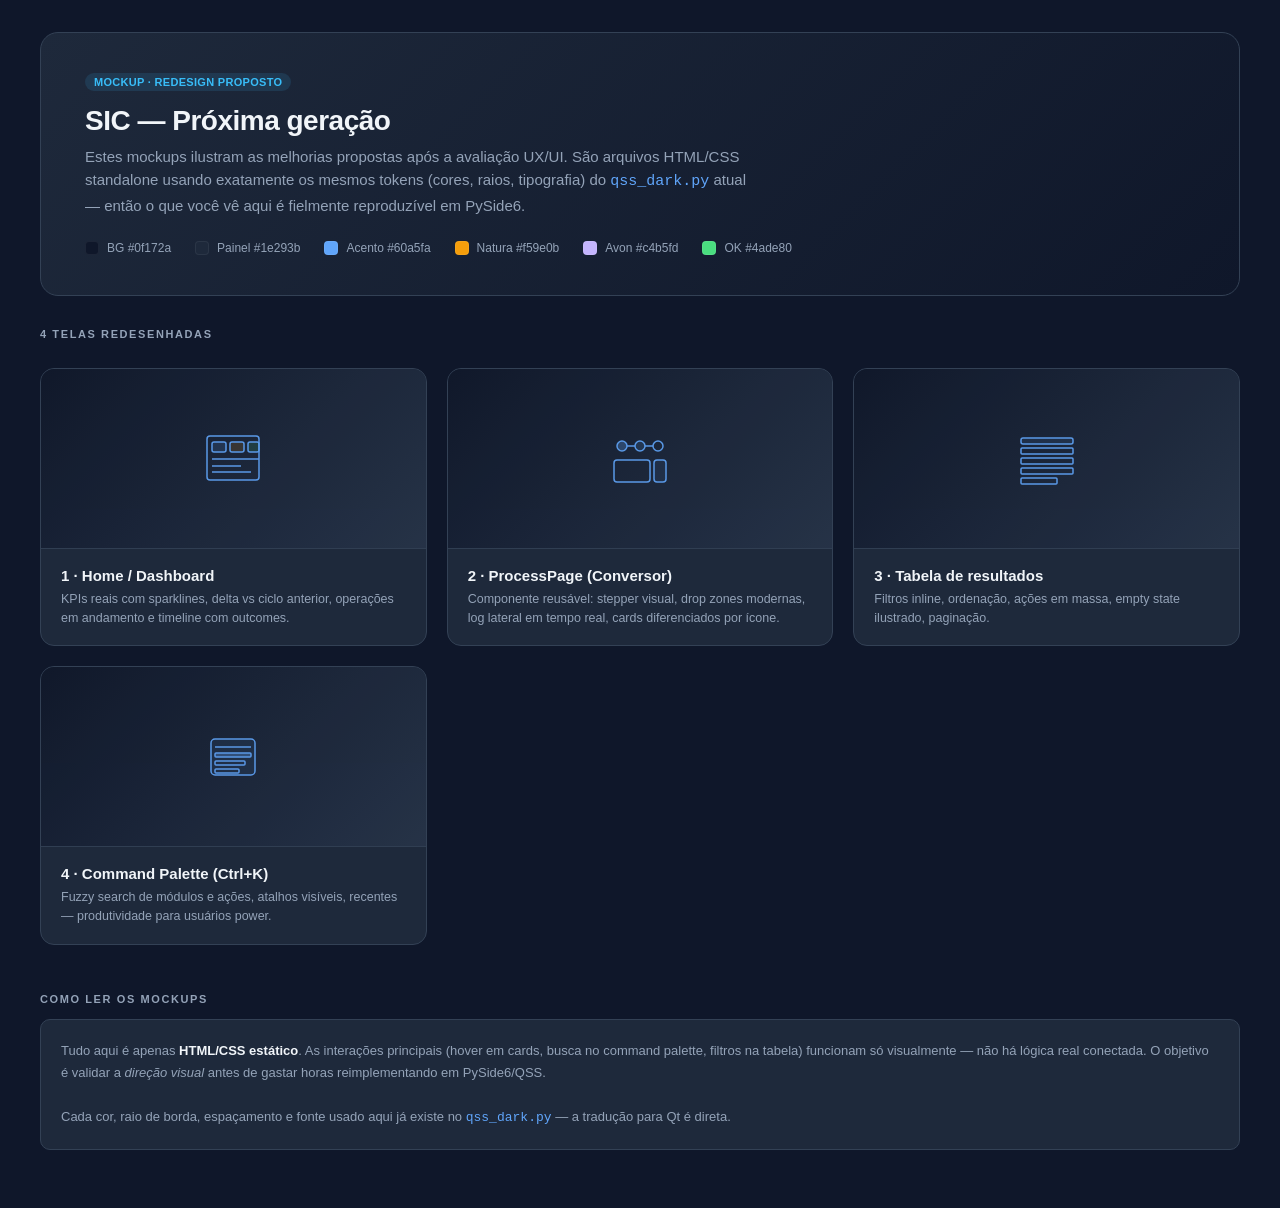
==== mockups/index.html @ 94b85111 "feat: add mockups and evolve documentation for SIC interface components" ====
<!doctype html>
<html lang="pt-br">
<head>
  <meta charset="utf-8">
  <title>SIC — Mockups do Redesign</title>
  <link rel="stylesheet" href="_shared.css">
  <style>
    .grid {
      display: grid;
      grid-template-columns: repeat(auto-fit, minmax(320px, 1fr));
      gap: 20px;
      margin-top: 28px;
    }
    .mock-card {
      display: block;
      background: var(--panel);
      border: 1px solid var(--border);
      border-radius: var(--r-lg);
      overflow: hidden;
      text-decoration: none;
      color: inherit;
      transition: all .2s;
    }
    .mock-card:hover {
      border-color: var(--accent);
      transform: translateY(-2px);
      text-decoration: none;
      box-shadow: var(--shadow-md);
    }
    .mock-thumb {
      height: 180px;
      background: linear-gradient(135deg, var(--bg), var(--panel-2));
      border-bottom: 1px solid var(--border);
      position: relative;
      display: flex;
      align-items: center;
      justify-content: center;
      font-size: 48px;
      color: var(--accent);
      opacity: .9;
    }
    .mock-thumb svg { width: 64px; height: 64px; }
    .mock-card .body { padding: 18px 20px; }
    .mock-card h3 {
      margin: 0 0 6px;
      font-size: 15px;
      font-weight: 600;
    }
    .mock-card p {
      margin: 0;
      color: var(--text-mut);
      font-size: 12.5px;
      line-height: 1.5;
    }
    .hero {
      background: linear-gradient(135deg, var(--panel) 0%, var(--bg) 100%);
      border: 1px solid var(--border);
      border-radius: var(--r-xl);
      padding: 40px 44px;
      margin-bottom: 12px;
    }
    .hero h1 {
      margin: 0 0 8px;
      font-size: 28px;
      font-weight: 800;
      letter-spacing: -.5px;
    }
    .hero p {
      margin: 0;
      font-size: 15px;
      color: var(--text-mut);
      max-width: 680px;
      line-height: 1.55;
    }
    .legend {
      display: flex;
      gap: 24px;
      flex-wrap: wrap;
      margin-top: 24px;
    }
    .legend-item { display: flex; align-items: center; gap: 8px; font-size: 12px; color: var(--text-mut); }
    .swatch { width: 14px; height: 14px; border-radius: 4px; border: 1px solid rgba(255,255,255,.06); }
  </style>
</head>
<body>

<div class="page">
  <div class="hero">
    <span class="pill info">Mockup · Redesign proposto</span>
    <h1 style="margin-top:14px">SIC — Próxima geração</h1>
    <p>Estes mockups ilustram as melhorias propostas após a avaliação UX/UI. São arquivos HTML/CSS standalone usando exatamente os mesmos tokens (cores, raios, tipografia) do <code style="color:var(--accent)">qss_dark.py</code> atual — então o que você vê aqui é fielmente reproduzível em PySide6.</p>

    <div class="legend">
      <div class="legend-item"><div class="swatch" style="background:#0f172a"></div>BG #0f172a</div>
      <div class="legend-item"><div class="swatch" style="background:#1e293b"></div>Painel #1e293b</div>
      <div class="legend-item"><div class="swatch" style="background:#60a5fa"></div>Acento #60a5fa</div>
      <div class="legend-item"><div class="swatch" style="background:#f59e0b"></div>Natura #f59e0b</div>
      <div class="legend-item"><div class="swatch" style="background:#c4b5fd"></div>Avon #c4b5fd</div>
      <div class="legend-item"><div class="swatch" style="background:#4ade80"></div>OK #4ade80</div>
    </div>
  </div>

  <div class="section-title"><h3>4 telas redesenhadas</h3></div>

  <div class="grid">

    <a class="mock-card" href="01_home_redesign.html">
      <div class="mock-thumb">
        <svg viewBox="0 0 64 64" fill="none" stroke="currentColor" stroke-width="1.5">
          <rect x="6" y="10" width="52" height="44" rx="3"/>
          <rect x="11" y="16" width="14" height="10" rx="2" fill="rgba(96,165,250,.15)"/>
          <rect x="29" y="16" width="14" height="10" rx="2" fill="rgba(245,158,11,.15)"/>
          <rect x="47" y="16" width="11" height="10" rx="2" fill="rgba(74,222,128,.15)"/>
          <line x1="11" y1="33" x2="58" y2="33"/>
          <line x1="11" y1="40" x2="40" y2="40"/>
          <line x1="11" y1="46" x2="50" y2="46"/>
        </svg>
      </div>
      <div class="body">
        <h3>1 · Home / Dashboard</h3>
        <p>KPIs reais com sparklines, delta vs ciclo anterior, operações em andamento e timeline com outcomes.</p>
      </div>
    </a>

    <a class="mock-card" href="02_process_page.html">
      <div class="mock-thumb">
        <svg viewBox="0 0 64 64" fill="none" stroke="currentColor" stroke-width="1.5">
          <circle cx="14" cy="20" r="5" fill="rgba(96,165,250,.3)"/>
          <circle cx="32" cy="20" r="5" fill="rgba(96,165,250,.15)"/>
          <circle cx="50" cy="20" r="5"/>
          <line x1="19" y1="20" x2="27" y2="20"/>
          <line x1="37" y1="20" x2="45" y2="20"/>
          <rect x="6" y="34" width="36" height="22" rx="3"/>
          <rect x="46" y="34" width="12" height="22" rx="3" fill="rgba(96,165,250,.08)"/>
        </svg>
      </div>
      <div class="body">
        <h3>2 · ProcessPage (Conversor)</h3>
        <p>Componente reusável: stepper visual, drop zones modernas, log lateral em tempo real, cards diferenciados por ícone.</p>
      </div>
    </a>

    <a class="mock-card" href="03_results_table.html">
      <div class="mock-thumb">
        <svg viewBox="0 0 64 64" fill="none" stroke="currentColor" stroke-width="1.5">
          <rect x="6" y="12" width="52" height="6" rx="2" fill="rgba(96,165,250,.1)"/>
          <rect x="6" y="22" width="52" height="6" rx="1"/>
          <rect x="6" y="32" width="52" height="6" rx="1"/>
          <rect x="6" y="42" width="52" height="6" rx="1"/>
          <rect x="6" y="52" width="36" height="6" rx="1"/>
        </svg>
      </div>
      <div class="body">
        <h3>3 · Tabela de resultados</h3>
        <p>Filtros inline, ordenação, ações em massa, empty state ilustrado, paginação.</p>
      </div>
    </a>

    <a class="mock-card" href="04_command_palette.html">
      <div class="mock-thumb">
        <svg viewBox="0 0 64 64" fill="none" stroke="currentColor" stroke-width="1.5">
          <rect x="10" y="14" width="44" height="36" rx="4" fill="rgba(96,165,250,.08)"/>
          <line x1="14" y1="22" x2="50" y2="22"/>
          <rect x="14" y="28" width="36" height="4" rx="1" fill="rgba(96,165,250,.3)"/>
          <rect x="14" y="36" width="30" height="4" rx="1"/>
          <rect x="14" y="44" width="24" height="4" rx="1"/>
        </svg>
      </div>
      <div class="body">
        <h3>4 · Command Palette (Ctrl+K)</h3>
        <p>Fuzzy search de módulos e ações, atalhos visíveis, recentes — produtividade para usuários power.</p>
      </div>
    </a>

  </div>

  <div class="section-title" style="margin-top:48px"><h3>Como ler os mockups</h3></div>
  <div class="card flat">
    <p style="margin:0;line-height:1.7;color:var(--text-mut)">
      Tudo aqui é apenas <strong style="color:var(--text)">HTML/CSS estático</strong>. As interações principais (hover em cards, busca no command palette, filtros na tabela) funcionam só visualmente — não há lógica real conectada. O objetivo é validar a <em>direção visual</em> antes de gastar horas reimplementando em PySide6/QSS.
      <br><br>
      Cada cor, raio de borda, espaçamento e fonte usado aqui já existe no <code style="color:var(--accent)">qss_dark.py</code> — a tradução para Qt é direta.
    </p>
  </div>
</div>

</body>
</html>
---- mockups/_shared.css ----
/* ────────────────────────────────────────────────────────────
   SIC Redesign — Shared design tokens
   Fiel ao qss_dark.py
   ──────────────────────────────────────────────────────────── */
:root {
  --bg:        #0f172a;
  --panel:    #1e293b;
  --panel-2:   #273449;
  --border:    #334155;
  --border-2:  #475569;
  --text:      #f1f5f9;
  --text-mut:  #94a3b8;
  --text-dim:  #64748b;

  --accent:        #60a5fa;
  --accent-soft:   rgba(96, 165, 250, 0.12);
  --natura:        #f59e0b;
  --avon:          #c4b5fd;
  --success:       #4ade80;
  --warning:       #fbbf24;
  --danger:        #f87171;
  --info:          #38bdf8;

  --r-sm: 6px;
  --r-md: 10px;
  --r-lg: 14px;
  --r-xl: 18px;

  --shadow-sm: 0 1px 2px rgba(0,0,0,.4);
  --shadow-md: 0 4px 16px rgba(0,0,0,.35);
  --shadow-lg: 0 12px 40px rgba(0,0,0,.45);

  --space-1: 4px;
  --space-2: 8px;
  --space-3: 12px;
  --space-4: 16px;
  --space-5: 24px;
  --space-6: 32px;
  --space-7: 48px;
}

* { box-sizing: border-box; }

html, body {
  margin: 0;
  padding: 0;
  font-family: "Helvetica Neue", "Segoe UI", Arial, sans-serif;
  font-size: 13px;
  background: var(--bg);
  color: var(--text);
  -webkit-font-smoothing: antialiased;
}

a { color: var(--accent); text-decoration: none; }
a:hover { text-decoration: underline; }

/* ── Top nav ─────────────────────────────────────────────── */
.topnav {
  display: flex;
  align-items: center;
  height: 56px;
  background: var(--panel);
  border-bottom: 1px solid var(--border);
  position: sticky;
  top: 0;
  z-index: 50;
}
.topnav .logo {
  padding: 0 18px;
  font-weight: 700;
  font-size: 15px;
  border-right: 1px solid var(--border);
  height: 100%;
  display: flex;
  align-items: center;
  gap: 8px;
  letter-spacing: .5px;
}
.topnav .tabs {
  display: flex;
  flex: 1;
}
.topnav .tab {
  height: 56px;
  padding: 0 16px;
  display: flex;
  align-items: center;
  gap: 8px;
  color: var(--text-mut);
  font-weight: 400;
  border-bottom: 2px solid transparent;
  cursor: pointer;
  transition: all .12s;
  font-size: 13px;
}
.topnav .tab:hover { background: var(--panel-2); color: var(--text); }
.topnav .tab.active {
  color: var(--accent);
  font-weight: 600;
  border-bottom: 2px solid var(--accent);
}
.topnav .right {
  display: flex;
  align-items: center;
  gap: 8px;
  padding: 0 14px;
  border-left: 1px solid var(--border);
  height: 100%;
}
.topnav .icon-btn {
  width: 36px; height: 36px;
  border-radius: var(--r-md);
  background: transparent;
  border: 1px solid transparent;
  color: var(--text-mut);
  display: flex; align-items: center; justify-content: center;
  cursor: pointer;
  transition: all .15s;
}
.topnav .icon-btn:hover { background: var(--panel-2); color: var(--text); }
.topnav .kbd-hint {
  display: flex; align-items: center; gap: 6px;
  padding: 6px 10px;
  background: var(--panel-2);
  border: 1px solid var(--border);
  border-radius: var(--r-md);
  color: var(--text-mut);
  font-size: 12px;
  cursor: pointer;
  transition: all .15s;
}
.topnav .kbd-hint:hover { border-color: var(--accent); color: var(--text); }
.topnav .kbd { font-family: ui-monospace, monospace; font-size: 11px; padding: 1px 6px; background: var(--bg); border-radius: 4px; border: 1px solid var(--border); }

/* ── Page wrapper ──────────────────────────────────────────── */
.page {
  max-width: 1400px;
  margin: 0 auto;
  padding: 32px 40px 60px;
}

/* ── Cards ─────────────────────────────────────────────────── */
.card {
  background: var(--panel);
  border: 1px solid var(--border);
  border-radius: var(--r-lg);
  padding: 20px;
}
.card.flat { border-radius: var(--r-md); }
.card.accent-natura  { border-left: 3px solid var(--natura); }
.card.accent-avon    { border-left: 3px solid var(--avon); }
.card.accent-blue    { border-left: 3px solid var(--accent); }
.card.accent-success { border-left: 3px solid var(--success); }

/* ── Buttons ─────────────────────────────────────────────── */
.btn {
  display: inline-flex;
  align-items: center;
  gap: 8px;
  padding: 9px 14px;
  border-radius: var(--r-md);
  font-size: 13px;
  font-weight: 500;
  border: 1px solid transparent;
  cursor: pointer;
  transition: all .15s;
  background: transparent;
  color: var(--text);
}
.btn:hover { background: var(--panel-2); }
.btn.primary {
  background: var(--accent);
  color: #0b1220;
  font-weight: 600;
}
.btn.primary:hover { background: #4f93e8; }
.btn.ghost {
  color: var(--accent);
  border-color: transparent;
}
.btn.ghost:hover { background: var(--accent-soft); }
.btn.outline {
  border-color: var(--border);
  color: var(--text);
}
.btn.outline:hover { border-color: var(--border-2); background: var(--panel-2); }

/* ── Pills / Badges ────────────────────────────────────────── */
.pill {
  display: inline-flex; align-items: center; gap: 6px;
  padding: 3px 9px;
  border-radius: 999px;
  font-size: 11px;
  font-weight: 600;
  letter-spacing: .3px;
  text-transform: uppercase;
}
.pill.success { background: rgba(74, 222, 128, .12); color: var(--success); }
.pill.danger  { background: rgba(248, 113, 113, .12); color: var(--danger); }
.pill.warning { background: rgba(251, 191, 36, .12); color: var(--warning); }
.pill.info    { background: rgba(56, 189, 248, .12); color: var(--info); }
.pill.muted   { background: var(--panel-2); color: var(--text-mut); }

/* ── Section title ────────────────────────────────────────── */
.section-title {
  display: flex;
  align-items: center;
  justify-content: space-between;
  margin: 32px 0 14px;
}
.section-title h3 {
  margin: 0;
  font-size: 11px;
  letter-spacing: 1.6px;
  font-weight: 700;
  color: var(--text-mut);
  text-transform: uppercase;
}

.muted { color: var(--text-mut); }
.dim   { color: var(--text-dim); }

/* ── Pulse dot ─────────────────────────────────────────────── */
.pulse-dot {
  width: 8px; height: 8px;
  background: var(--success);
  border-radius: 999px;
  position: relative;
  display: inline-block;
}
.pulse-dot::after {
  content: "";
  position: absolute;
  inset: -3px;
  border-radius: 999px;
  background: var(--success);
  opacity: .35;
  animation: pulse 1.8s infinite;
}
@keyframes pulse {
  0%   { transform: scale(.8); opacity: .5; }
  70%  { transform: scale(1.8); opacity: 0; }
  100% { transform: scale(.8); opacity: 0; }
}
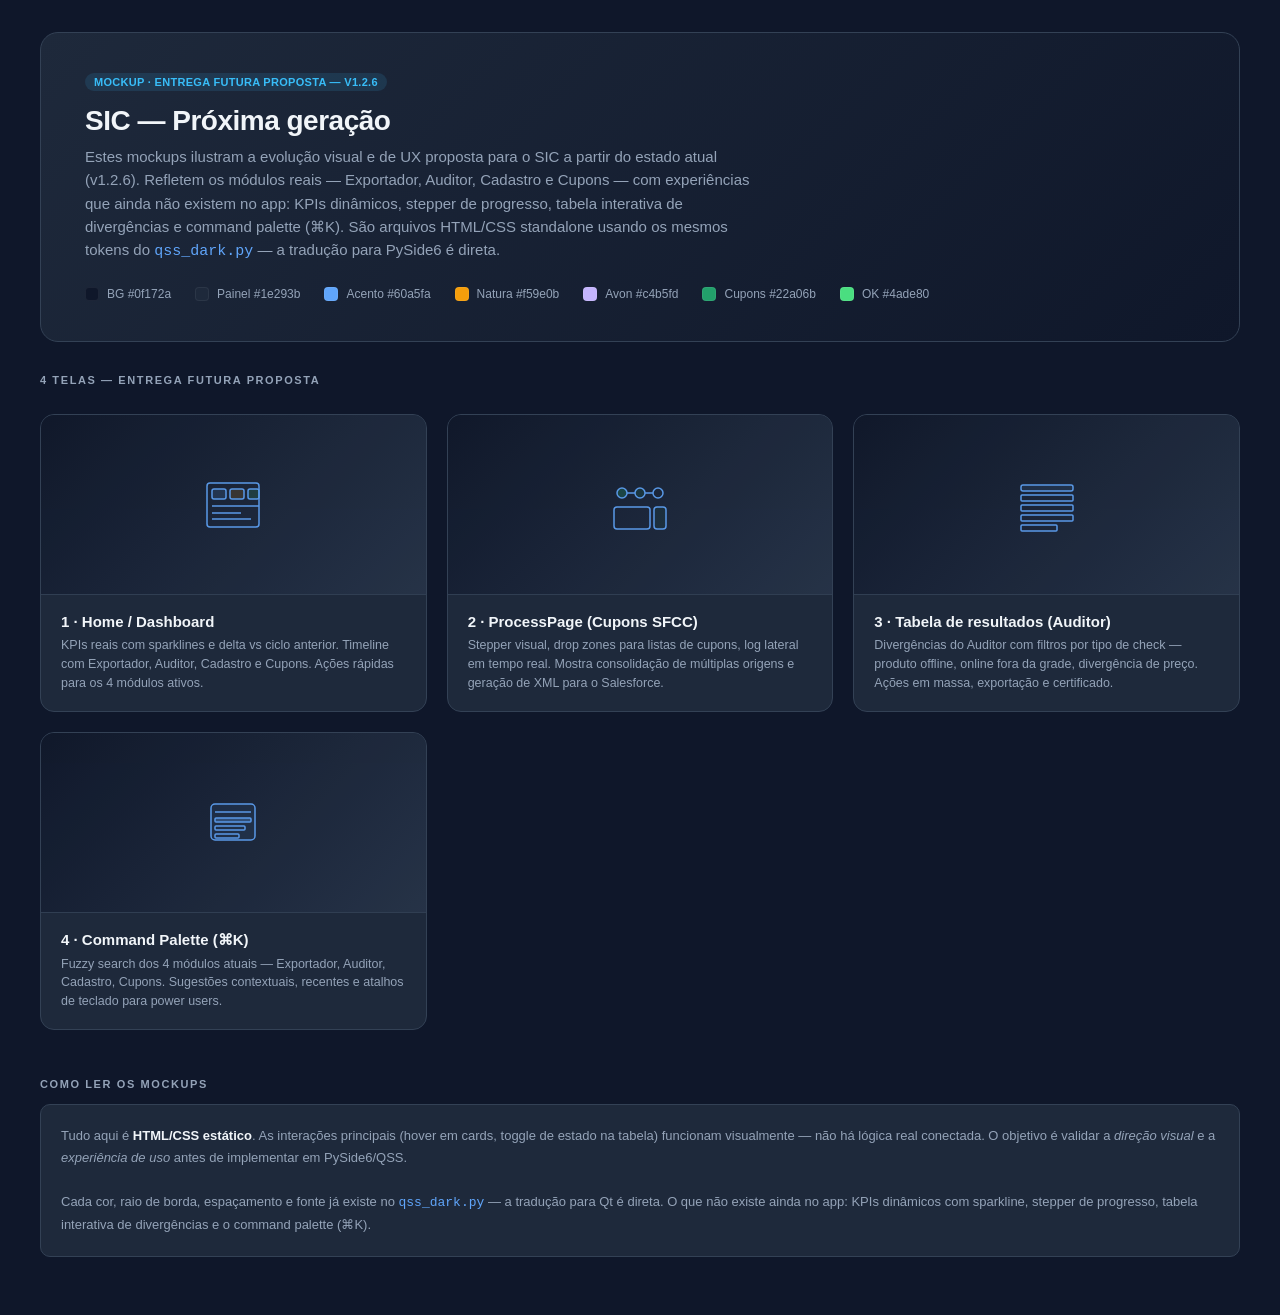
==== commit d80cc803: "chore(mockups): atualizar mockups para v1.2.6 e posicionar como entrega futura - 01_home: Exportador" ====
--- a/mockups/index.html
+++ b/mockups/index.html
@@ -86,9 +86,9 @@
 
 <div class="page">
   <div class="hero">
-    <span class="pill info">Mockup · Redesign proposto</span>
+    <span class="pill info">Mockup · Entrega futura proposta — v1.2.6</span>
     <h1 style="margin-top:14px">SIC — Próxima geração</h1>
-    <p>Estes mockups ilustram as melhorias propostas após a avaliação UX/UI. São arquivos HTML/CSS standalone usando exatamente os mesmos tokens (cores, raios, tipografia) do <code style="color:var(--accent)">qss_dark.py</code> atual — então o que você vê aqui é fielmente reproduzível em PySide6.</p>
+    <p>Estes mockups ilustram a evolução visual e de UX proposta para o SIC a partir do estado atual (v1.2.6). Refletem os módulos reais — Exportador, Auditor, Cadastro e Cupons — com experiências que ainda não existem no app: KPIs dinâmicos, stepper de progresso, tabela interativa de divergências e command palette (⌘K). São arquivos HTML/CSS standalone usando os mesmos tokens do <code style="color:var(--accent)">qss_dark.py</code> — a tradução para PySide6 é direta.</p>
 
     <div class="legend">
       <div class="legend-item"><div class="swatch" style="background:#0f172a"></div>BG #0f172a</div>
@@ -96,11 +96,12 @@
       <div class="legend-item"><div class="swatch" style="background:#60a5fa"></div>Acento #60a5fa</div>
       <div class="legend-item"><div class="swatch" style="background:#f59e0b"></div>Natura #f59e0b</div>
       <div class="legend-item"><div class="swatch" style="background:#c4b5fd"></div>Avon #c4b5fd</div>
+      <div class="legend-item"><div class="swatch" style="background:#22a06b"></div>Cupons #22a06b</div>
       <div class="legend-item"><div class="swatch" style="background:#4ade80"></div>OK #4ade80</div>
     </div>
   </div>
 
-  <div class="section-title"><h3>4 telas redesenhadas</h3></div>
+  <div class="section-title"><h3>4 telas — entrega futura proposta</h3></div>
 
   <div class="grid">
 
@@ -118,25 +119,25 @@
       </div>
       <div class="body">
         <h3>1 · Home / Dashboard</h3>
-        <p>KPIs reais com sparklines, delta vs ciclo anterior, operações em andamento e timeline com outcomes.</p>
+        <p>KPIs reais com sparklines e delta vs ciclo anterior. Timeline com Exportador, Auditor, Cadastro e Cupons. Ações rápidas para os 4 módulos ativos.</p>
       </div>
     </a>
 
     <a class="mock-card" href="02_process_page.html">
       <div class="mock-thumb">
         <svg viewBox="0 0 64 64" fill="none" stroke="currentColor" stroke-width="1.5">
-          <circle cx="14" cy="20" r="5" fill="rgba(96,165,250,.3)"/>
-          <circle cx="32" cy="20" r="5" fill="rgba(96,165,250,.15)"/>
+          <circle cx="14" cy="20" r="5" fill="rgba(34,160,107,.3)"/>
+          <circle cx="32" cy="20" r="5" fill="rgba(34,160,107,.15)"/>
           <circle cx="50" cy="20" r="5"/>
           <line x1="19" y1="20" x2="27" y2="20"/>
           <line x1="37" y1="20" x2="45" y2="20"/>
           <rect x="6" y="34" width="36" height="22" rx="3"/>
-          <rect x="46" y="34" width="12" height="22" rx="3" fill="rgba(96,165,250,.08)"/>
+          <rect x="46" y="34" width="12" height="22" rx="3" fill="rgba(34,160,107,.08)"/>
         </svg>
       </div>
       <div class="body">
-        <h3>2 · ProcessPage (Conversor)</h3>
-        <p>Componente reusável: stepper visual, drop zones modernas, log lateral em tempo real, cards diferenciados por ícone.</p>
+        <h3>2 · ProcessPage (Cupons SFCC)</h3>
+        <p>Stepper visual, drop zones para listas de cupons, log lateral em tempo real. Mostra consolidação de múltiplas origens e geração de XML para o Salesforce.</p>
       </div>
     </a>
 
@@ -151,8 +152,8 @@
         </svg>
       </div>
       <div class="body">
-        <h3>3 · Tabela de resultados</h3>
-        <p>Filtros inline, ordenação, ações em massa, empty state ilustrado, paginação.</p>
+        <h3>3 · Tabela de resultados (Auditor)</h3>
+        <p>Divergências do Auditor com filtros por tipo de check — produto offline, online fora da grade, divergência de preço. Ações em massa, exportação e certificado.</p>
       </div>
     </a>
 
@@ -167,8 +168,8 @@
         </svg>
       </div>
       <div class="body">
-        <h3>4 · Command Palette (Ctrl+K)</h3>
-        <p>Fuzzy search de módulos e ações, atalhos visíveis, recentes — produtividade para usuários power.</p>
+        <h3>4 · Command Palette (⌘K)</h3>
+        <p>Fuzzy search dos 4 módulos atuais — Exportador, Auditor, Cadastro, Cupons. Sugestões contextuais, recentes e atalhos de teclado para power users.</p>
       </div>
     </a>
 
@@ -177,9 +178,9 @@
   <div class="section-title" style="margin-top:48px"><h3>Como ler os mockups</h3></div>
   <div class="card flat">
     <p style="margin:0;line-height:1.7;color:var(--text-mut)">
-      Tudo aqui é apenas <strong style="color:var(--text)">HTML/CSS estático</strong>. As interações principais (hover em cards, busca no command palette, filtros na tabela) funcionam só visualmente — não há lógica real conectada. O objetivo é validar a <em>direção visual</em> antes de gastar horas reimplementando em PySide6/QSS.
+      Tudo aqui é <strong style="color:var(--text)">HTML/CSS estático</strong>. As interações principais (hover em cards, toggle de estado na tabela) funcionam visualmente — não há lógica real conectada. O objetivo é validar a <em>direção visual</em> e a <em>experiência de uso</em> antes de implementar em PySide6/QSS.
       <br><br>
-      Cada cor, raio de borda, espaçamento e fonte usado aqui já existe no <code style="color:var(--accent)">qss_dark.py</code> — a tradução para Qt é direta.
+      Cada cor, raio de borda, espaçamento e fonte já existe no <code style="color:var(--accent)">qss_dark.py</code> — a tradução para Qt é direta. O que não existe ainda no app: KPIs dinâmicos com sparkline, stepper de progresso, tabela interativa de divergências e o command palette (⌘K).
     </p>
   </div>
 </div>
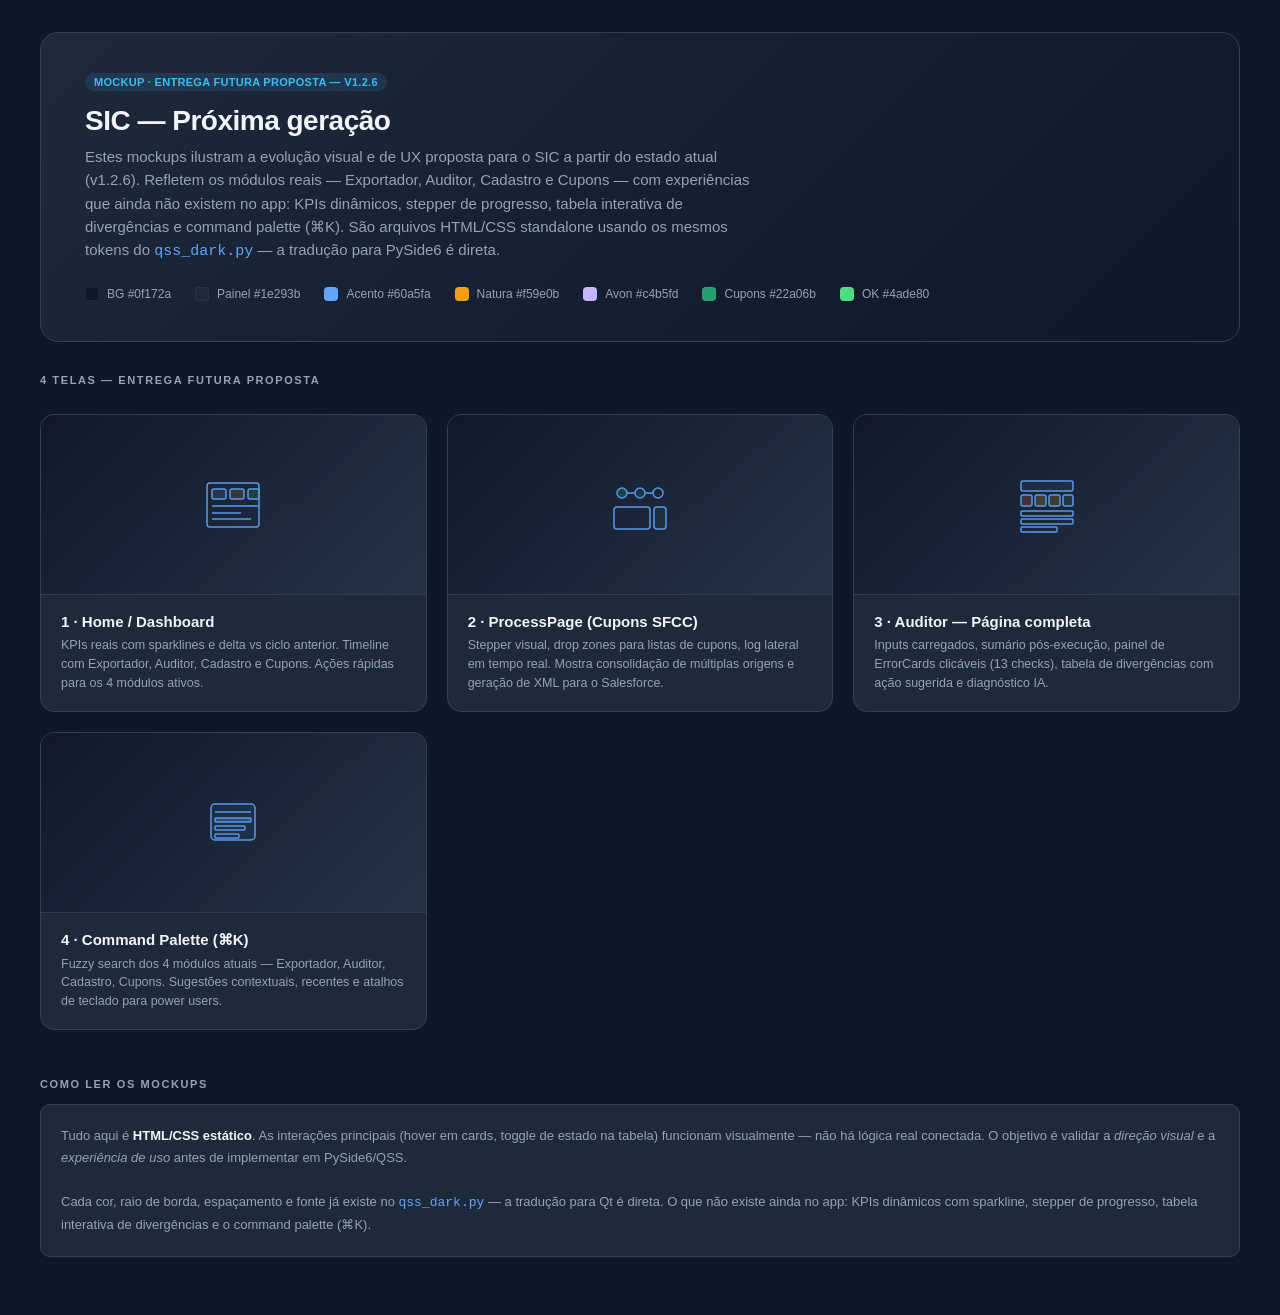
==== commit aa13a6fd: "chore(mockups): adicionar mockup completo do Auditor (03_auditor_full) - Inputs carregados (Priceboo" ====
--- a/mockups/index.html
+++ b/mockups/index.html
@@ -141,19 +141,22 @@
       </div>
     </a>
 
-    <a class="mock-card" href="03_results_table.html">
+    <a class="mock-card" href="03_auditor_full.html">
       <div class="mock-thumb">
         <svg viewBox="0 0 64 64" fill="none" stroke="currentColor" stroke-width="1.5">
-          <rect x="6" y="12" width="52" height="6" rx="2" fill="rgba(96,165,250,.1)"/>
-          <rect x="6" y="22" width="52" height="6" rx="1"/>
-          <rect x="6" y="32" width="52" height="6" rx="1"/>
-          <rect x="6" y="42" width="52" height="6" rx="1"/>
-          <rect x="6" y="52" width="36" height="6" rx="1"/>
+          <rect x="6" y="8"  width="52" height="10" rx="2" fill="rgba(96,165,250,.08)"/>
+          <rect x="6" y="22" width="11" height="11" rx="2" fill="rgba(248,113,113,.2)"/>
+          <rect x="20" y="22" width="11" height="11" rx="2" fill="rgba(251,191,36,.2)"/>
+          <rect x="34" y="22" width="11" height="11" rx="2" fill="rgba(245,158,11,.2)"/>
+          <rect x="48" y="22" width="10" height="11" rx="2" fill="rgba(74,222,128,.1)"/>
+          <rect x="6" y="38" width="52" height="5" rx="1"/>
+          <rect x="6" y="46" width="52" height="5" rx="1"/>
+          <rect x="6" y="54" width="36" height="5" rx="1"/>
         </svg>
       </div>
       <div class="body">
-        <h3>3 · Tabela de resultados (Auditor)</h3>
-        <p>Divergências do Auditor com filtros por tipo de check — produto offline, online fora da grade, divergência de preço. Ações em massa, exportação e certificado.</p>
+        <h3>3 · Auditor — Página completa</h3>
+        <p>Inputs carregados, sumário pós-execução, painel de ErrorCards clicáveis (13 checks), tabela de divergências com ação sugerida e diagnóstico IA.</p>
       </div>
     </a>
 
